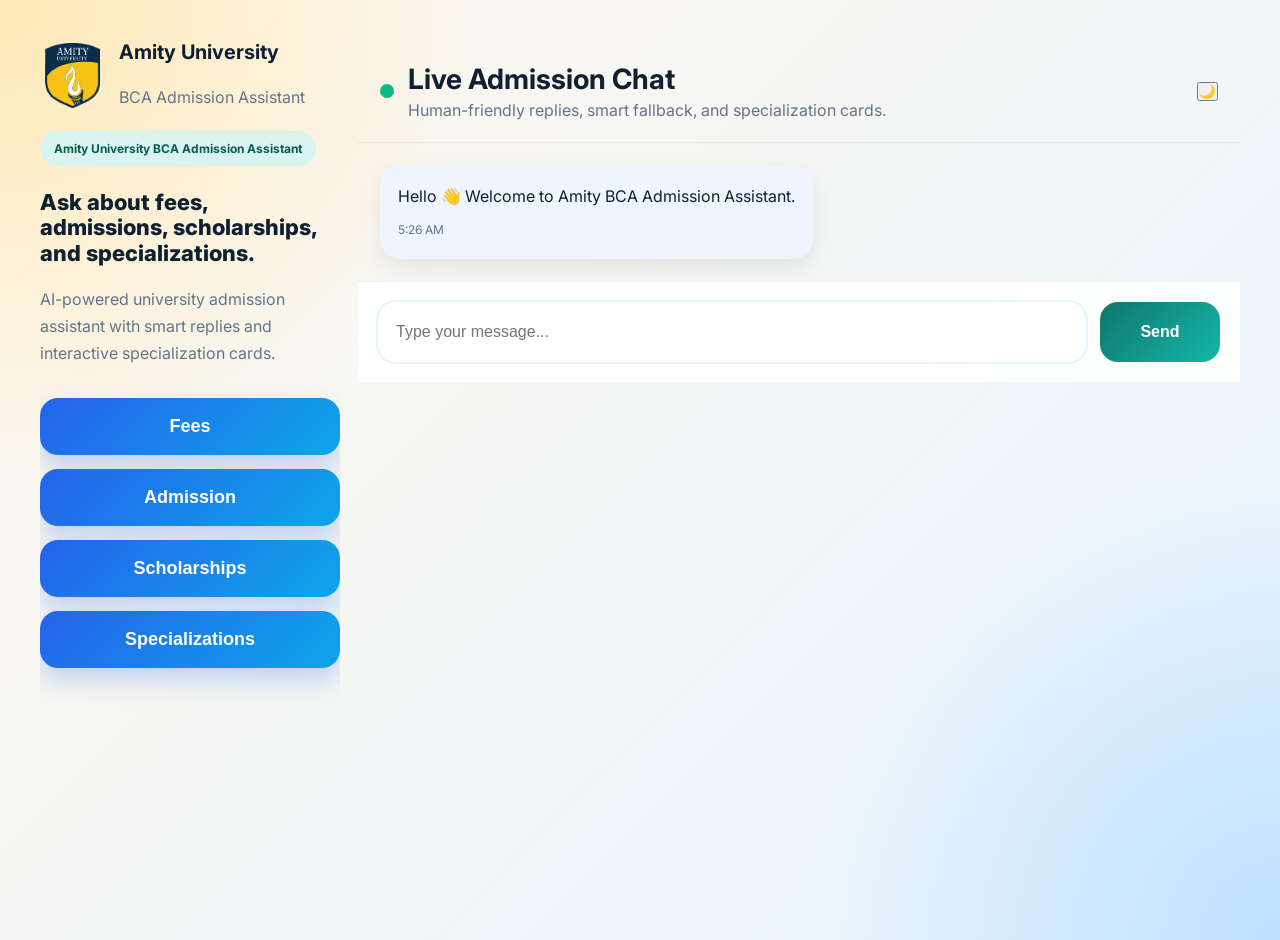
==== templates/index.html @ 6cc50eeb "Create index.html" ====
<!doctype html>
<html lang="en">
  <head>
    <meta charset="utf-8">
    <meta name="viewport" content="width=device-width, initial-scale=1">
    <title>Amity BCA Admission Assistant</title>
    <link rel="preconnect" href="https://fonts.googleapis.com">
    <link rel="preconnect" href="https://fonts.gstatic.com" crossorigin>
    <link href="https://fonts.googleapis.com/css2?family=Inter:wght@400;500;600;700;800&display=swap" rel="stylesheet">
    <link rel="stylesheet" href="/static/style.css">
  </head>
  <body>
    <div class="page-shell">
      <main class="chat-app">
        <section class="hero-panel sidebar-panel">
          <div class="sidebar-copy">
            <div class="brand">
              <img src="/static/Amity_University_logo.png" class="logo">
              <div>
                <h2>Amity University</h2>
                <p>BCA Admission Assistant</p>
              </div>
            </div>

            <span class="eyebrow">Amity University BCA Admission Assistant</span>
            <h1>Ask about fees, admissions, scholarships, and specializations.</h1>
            <p>AI-powered university admission assistant with smart replies and interactive specialization cards.</p>
          </div>

          <nav class="sidebar-actions" aria-label="Quick topics">
            <button type="button" class="sidebar-btn active" data-topic="fees">Fees</button>
            <button type="button" class="sidebar-btn" data-topic="admission">Admission</button>
            <button type="button" class="sidebar-btn" data-topic="scholarships">Scholarships</button>
            <button type="button" class="sidebar-btn" data-topic="specializations">Specializations</button>
          </nav>
        </section>

        <section class="chat-panel">
          <header class="chat-header">
            <div class="chat-title">
              <div class="status-dot"></div>
              <div>
                <h2>Live Admission Chat</h2>
                <p>Human-friendly replies, smart fallback, and specialization cards.</p>
              </div>
            </div>
            <button id="darkModeToggle" class="dark-mode-toggle" aria-label="Toggle dark mode" title="Toggle dark mode">🌙</button>
          </header>

          <section id="messages" class="messages" aria-live="polite"></section>
          <section id="specializationPanel"
         class="specialization-panel hidden">
          </section>
          <form id="chatForm" class="composer" autocomplete="off">
            <input id="messageInput" type="text" placeholder="Type your message..." required>
            <button id="sendButton" class="quick-btn" type="submit">Send</button>
          </form>
        </section>
      </main>
    </div>

    <script src="/static/script.js"></script>
  </body>
</html>
---- static/style.css ----
:root{
    --bg1:#fff8ed;
    --bg2:#e7f4ff;

    --glass:rgba(255,255,255,0.78);

    --text:#102033;
    --muted:#64748b;

    --blue1:#2563eb;
    --blue2:#0ea5e9;

    --green:#0f766e;

    --shadow:0 20px 50px rgba(0,0,0,0.12);
}

*{
    margin:0;
    padding:0;
    box-sizing:border-box;
}

body{
    font-family:'Inter',sans-serif;

    min-height:100vh;

    background:
    radial-gradient(circle at top left,#ffe8b5,transparent 30%),
    radial-gradient(circle at bottom right,#bde0ff,transparent 30%),
    linear-gradient(135deg,var(--bg1),var(--bg2));

    color:var(--text);

    display:flex;
    flex-direction:column;
    justify-content:center;
    align-items:stretch;

    overflow-x:hidden;
    overflow-y:auto;  
 padding:20px;
}

.page-shell{
    width:100%;
    min-height:100vh;
    padding:20px;
    box-sizing:border-box;
}
/*Dashboard*/

.chat-app{
    width:100%;
    max-width:1400px;

    height:calc(100vh - 40px);

    margin:0 auto;

    display:grid;

    grid-template-columns:300px 1fr;

    gap:18px;
}

/* SIDEBAR */

.hero-panel{
    width:100%;
    height:100%;

    overflow:hidden;
}

/* BRAND */

.brand{
    display:flex;
    align-items:center;
    gap:14px;
}

.logo{
    width:65px;
    height:65px;
    object-fit:contain;
}

.brand h2{
    font-size:20px;
}

.brand p{
    color:var(--muted);
    margin-top:4px;
}

/* TEXT */

.eyebrow{
    display:inline-block;

    margin-top:20px;

    background:#d9f4ef;

    color:#0b5b55;

    padding:10px 14px;

    border-radius:999px;

    font-size:12px;

    font-weight:700;
}

.hero-panel h1{
    margin-top:24px;

    font-size:22px;

    line-height:1.15;

    max-width:300px;

    overflow-wrap:break-word;

    font-weight:800;
}

.hero-panel p{
    margin-top:20px;

    line-height:1.7;

    color:var(--muted);
}

/* LEFT BUTTONS */

.sidebar-actions{
    margin-top:30px;

    display:flex;
    flex-direction:column;

    gap:14px;
}

.sidebar-btn{
    border:none;

    border-radius:18px;

    padding:18px;

    font-size:18px;

    font-weight:700;

    color:white;

    cursor:pointer;

    background:linear-gradient(135deg,var(--blue1),var(--blue2));

    transition:.3s;

    box-shadow:0 12px 25px rgba(37,99,235,0.25);
}

.sidebar-btn:hover{
    transform:translateY(-3px);
}

/* CHAT PANEL */

.chat-panel{
    width:100%;
    min-width:0;
}

/* HEADER */

.chat-header{
    padding:22px;

    border-bottom:1px solid rgba(0,0,0,0.06);

    display:flex;
    justify-content:space-between;
    align-items:center;
}

.chat-title{
    display:flex;
    gap:14px;
    align-items:center;
}

.status-dot{
    width:14px;
    height:14px;

    border-radius:50%;

    background:#10b981;
}

.chat-title h2{
    font-size:28px;
}

.chat-title p{
    color:var(--muted);
    margin-top:4px;
}

/* CHAT AREA */

.messages{
    flex:1;

    overflow-y:auto;

    overflow-x:hidden;

    padding:22px;

    display:flex;

    flex-direction:column;

    gap:18px;
    
    scroll-behavior:smooth;
}

/* MESSAGE */

.message{
    display:flex;
}

.user-message{
    justify-content:flex-end;
}

.bot-message{
    justify-content:flex-start;
}

.message-bubble{
    max-width:75%;

    word-wrap:break-word;

    overflow-wrap:break-word;

    padding:18px;

    border-radius:20px;

    line-height:1.7;

    box-shadow:0 8px 24px rgba(0,0,0,0.08);
}

.bot-message .message-bubble{
    background:#eef5ff;
}

.user-message .message-bubble{
    background:#dff7df;
}

/* TIME */

.message-meta{
    margin-top:10px;

    font-size:12px;

    color:#64748b;
}

/* LANGUAGE */

.language-selector{
    display:flex;

    justify-content:center;

    gap:12px;

    padding:16px;
}

.quick-btn{
    border:none;

    border-radius:14px;

    padding:12px 20px;

    color:white;

    font-weight:700;

    cursor:pointer;

    background:linear-gradient(135deg,var(--blue1),var(--blue2));
}

/* DETAIL CARD */

.specialization-detail-card{
    background:white;

    grid-column: 1 / -1;
    margin:0;

    padding:24px;

    border-radius:22px;

    box-shadow:0 10px 30px rgba(0,0,0,0.08);
}

.detail-grid{
    display:grid;
    grid-template-columns:1fr;
    gap:14px;
}

.detail-item{
    display:flex;
    flex-direction:column;
    gap:4px;
}

.detail-item span{
    font-size:13px;
    font-weight:700;
    color:var(--muted);
}

.detail-item strong{
    font-size:16px;
    line-height:1.6;
}

.detail-item-full{
    grid-column:1 / -1;
}

.detail-meta{
    margin-top:14px;
}

.specialization-detail-card h3{
    font-size:32px;
    margin-bottom:16px;
}

.specialization-detail-card p{
    line-height:1.8;
    margin-bottom:12px;
}

/* INPUT */

.composer{
    display:flex;

    gap:14px;

    padding:20px;

    border-top:1px solid rgba(0,0,0,0.06);

    background:rgba(255,255,255,0.9);
}

#messageInput{
    flex:1;

    height:60px;

    border:none;

    border-radius:18px;

    padding:0 18px;

    font-size:16px;

    outline:none;

    background:white;

    box-shadow:0 0 0 2px rgba(14,165,233,0.1);
}

#sendButton{
    width:120px;

    border:none;

    border-radius:18px;

    color:white;

    font-size:16px;

    font-weight:700;

    cursor:pointer;

    background:linear-gradient(135deg,#0f766e,#14b8a6);
}

/* MOBILE */

@media(max-width:900px){

.chat-header
{
    padding:16px;
}

.chat-title h2{
    font-size:20px;
}

.chat-title p{
    font-size:13px;
}

.messages{
    padding:14px;
}

.message-bubble{
    max-width:95%;
    padding:14px;
    font-size:14px;
}

.composer{
    padding:14px;
}

#messageInput{
    height:52px;
    font-size:14px;
}

#sendButton{
    width:90px;
    font-size:14px;
}

.specialization-panel{
    grid-template-columns:1fr;
    max-height:280px;
}

.spec-card{
    padding:14px;
}

.spec-btn{
    font-size:14px;
    padding:12px;
 }
}

/* DARK MODE */

body.dark-mode{
    background:
    radial-gradient(circle at top left,#1a1a2e,transparent 30%),
    radial-gradient(circle at bottom right,#16213e,transparent 30%),
    linear-gradient(135deg,#0f172a,#111827);

    color:white;
}

body.dark-mode .hero-panel,
body.dark-mode .chat-panel{
    background:rgba(15,23,42,0.92);
}

body.dark-mode .hero-panel h1,
body.dark-mode .chat-title h2,
body.dark-mode .brand h2{
    color:white;
}

body.dark-mode p{
    color:#cbd5e1;
}

body.dark-mode .message-bubble{
    color:white;
}

body.dark-mode .bot-message .message-bubble{
    background:#1e293b;
}

body.dark-mode .user-message .message-bubble{
    background:#134e4a;
}

body.dark-mode #messageInput{
    background:#1e293b;
    color:white;
}

body.dark-mode .specialization-detail-card{
    background:#1e293b;
    color:white;
}

.language-buttons{
    display:flex;
    gap:12px;
    margin-top:18px;
}

.lang-btn{
    border:none;
    padding:10px 22px;
    border-radius:14px;
    cursor:pointer;
    font-weight:600;
    color:white;

    background:linear-gradient(
        135deg,
        #2563eb,
        #0ea5e9
    );

    transition:0.3s;
}

.lang-btn:hover{
    transform:translateY(-2px);
}

.specialization-panel{
    display:grid;

    grid-template-columns:1fr 1fr;

    gap:16px;

    padding:0 20px 20px;

    width:100%;

    overflow-y:auto;

    max-height:320px;
}

.hidden{
    display:none !important;
}

.spec-card{
    background:#ffffff;
    border-radius:18px;

    padding:18px;

    box-shadow:0 6px 20px rgba(0,0,0,0.08);

    transition:0.3s;
}

.spec-card:hover{
    transform:translateY(-4px);
}

.spec-btn{
    width:100%;

    padding:14px;

    border:none;

    border-radius:14px;

    font-size:16px;
    font-weight:600;

    color:white;

    cursor:pointer;

    background:linear-gradient(
        135deg,
        #2563eb,
        #0ea5e9
    );
}

/* Admission link styling */
.admission-link{
    display:inline-block;
    padding:10px 16px;
    background-color:#ff6b35;
    color:#ffffff;
    text-decoration:none;
    border-radius:8px;
    font-weight:700;
    transition:background-color 0.2s ease, transform 0.15s ease;
}
.admission-link:hover{
    background-color:#ff5722;
    transform:translateY(-2px);
}
/* TYPING INDICATOR */
.typing-bubble {
    display: flex;
    align-items: center;
    gap: 3px;
    padding: 16px 20px !important;
}

.dot {
    animation: typing 1.2s infinite;
}

@keyframes typing {
    0%, 100% { opacity: 0.3; }
    50% { opacity: 1; }
}

.dot:nth-child(2) { animation-delay: 0.2s; }
.dot:nth-child(3) { animation-delay: 0.4s; }
/* TYPING INDICATOR - Final Fix */
.typing-bubble {
    display: flex;
    align-items: center;
    gap: 4px;
    padding: 16px 22px !important;
    min-width: 80px;
}

.dot {
    animation: typingDot 1.4s infinite ease-in-out;
    font-weight: bold;
}

@keyframes typingDot {
    0%, 100% { opacity: 0.2; transform: translateY(0); }
    50% { opacity: 1; transform: translateY(-2px); }
}

.dot:nth-child(2) { animation-delay: 0.2s; }
.dot:nth-child(3) { animation-delay: 0.4s; }
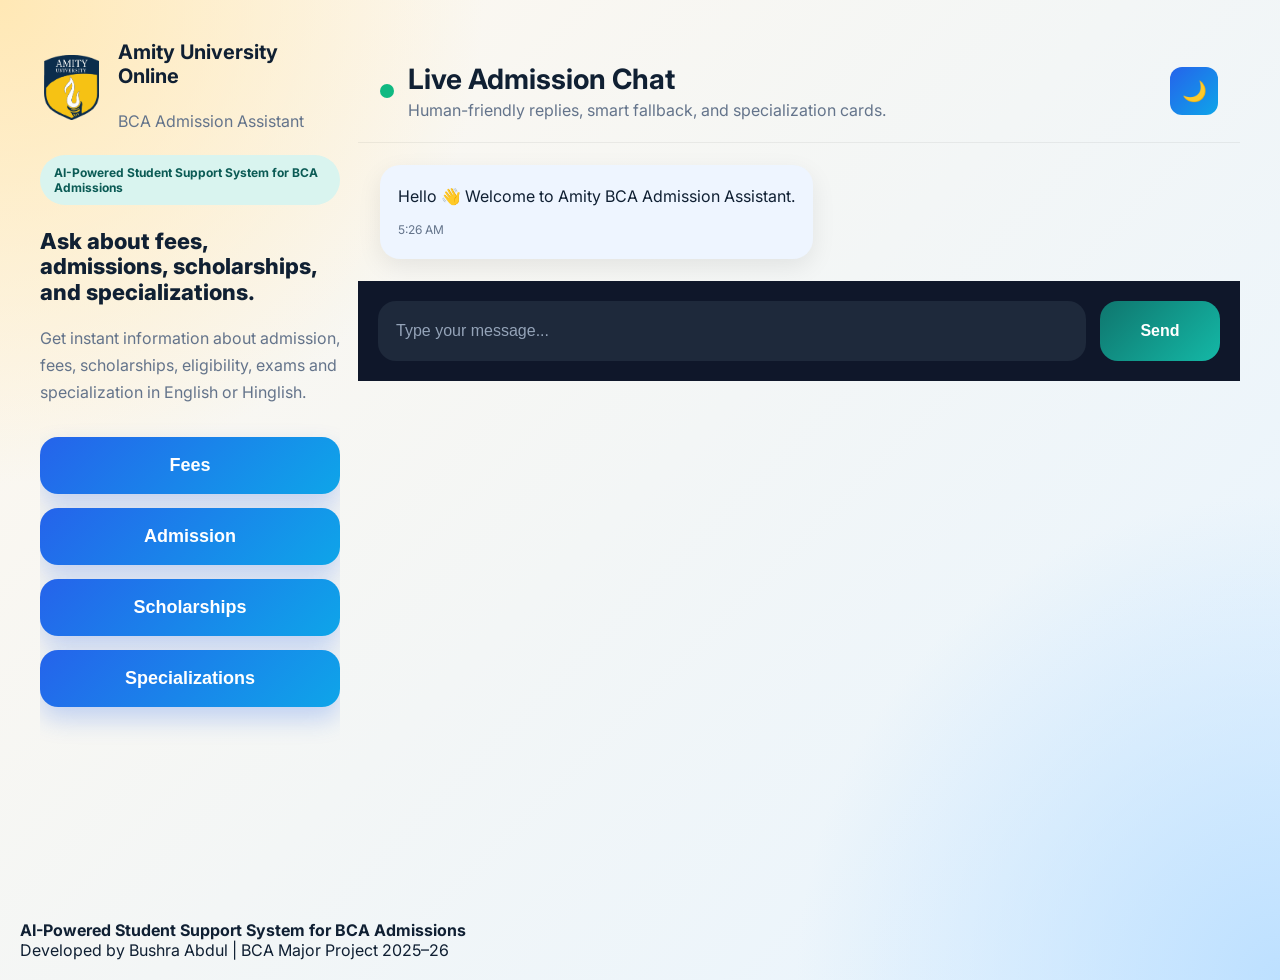
==== commit 1b95406a: "Update index.html" ====
--- a/templates/index.html
+++ b/templates/index.html
@@ -17,14 +17,14 @@
             <div class="brand">
               <img src="/static/Amity_University_logo.png" class="logo">
               <div>
-                <h2>Amity University</h2>
+                <h2>Amity University Online</h2>
                 <p>BCA Admission Assistant</p>
               </div>
             </div>
 
-            <span class="eyebrow">Amity University BCA Admission Assistant</span>
+            <span class="eyebrow">AI-Powered Student Support System for BCA Admissions</span>
             <h1>Ask about fees, admissions, scholarships, and specializations.</h1>
-            <p>AI-powered university admission assistant with smart replies and interactive specialization cards.</p>
+            <p>Get instant information about admission, fees, scholarships, eligibility, exams and specialization in English or Hinglish.</p>
           </div>
 
           <nav class="sidebar-actions" aria-label="Quick topics">
@@ -60,5 +60,9 @@
     </div>
 
     <script src="/static/script.js"></script>
+   <footer class="footer">
+    <p><strong>AI-Powered Student Support System for BCA Admissions</strong></p>
+    <p>Developed by Bushra Abdul | BCA Major Project 2025–26</p>
+</footer>
   </body>
 </html>
--- a/static/style.css
+++ b/static/style.css
@@ -381,9 +381,9 @@
 
     padding:20px;
 
-    border-top:1px solid rgba(0,0,0,0.06);
-
-    background:rgba(255,255,255,0.9);
+    border-top:none;
+
+    background:#0f172a;
 }
 
 #messageInput{
@@ -401,9 +401,15 @@
 
     outline:none;
 
-    background:white;
-
-    box-shadow:0 0 0 2px rgba(14,165,233,0.1);
+    background:#1e293b;
+
+    color:white;
+
+    box-shadow:none;
+}
+
+#messageInput::placeholder{
+    color:#94a3b8;
 }
 
 #sendButton{
@@ -668,3 +674,136 @@
 
 .dot:nth-child(2) { animation-delay: 0.2s; }
 .dot:nth-child(3) { animation-delay: 0.4s; }
+/* MOBILE RESPONSIVE FIX */
+
+@media screen and (max-width: 768px){
+
+    body{
+        padding:10px;
+    }
+
+    .page-shell{
+        padding:0;
+    }
+
+    .chat-app{
+        grid-template-columns:1fr;
+        height:auto;
+        gap:14px;
+    }
+
+    .hero-panel,
+    .chat-panel{
+        width:100%;
+        height:auto;
+    }
+
+    .hero-panel h1{
+        font-size:34px;
+        max-width:100%;
+    }
+
+    .hero-panel p{
+        font-size:15px;
+    }
+
+    .chat-header{
+        flex-direction:column;
+        align-items:flex-start;
+        gap:10px;
+    }
+
+    .chat-title h2{
+        font-size:22px;
+    }
+
+    .chat-title p{
+        font-size:14px;
+        line-height:1.5;
+    }
+
+    .messages{
+        padding:14px;
+    }
+
+    .message{
+        width:100%;
+    }
+
+    .message-bubble{
+        max-width:100%;
+        font-size:14px;
+        line-height:1.6;
+        word-break:break-word;
+    }
+
+    .composer{
+    display:flex;
+    flex-direction:row;
+    align-items:center;
+    gap:10px;
+    padding:14px;
+}
+
+   #messageInput{
+    flex:1;
+    height:58px;
+    font-size:18px;
+    padding:0 18px;
+}
+
+    #sendButton{
+        width:110px;
+        height:58px;
+        font-size:17px;
+    }
+
+    .sidebar-actions{
+        width:100%;
+    }
+
+    .sidebar-btn{
+        width:100%;
+        font-size:16px;
+    }
+
+    .language-buttons{
+        flex-wrap:wrap;
+    }
+
+    .specialization-panel{
+        grid-template-columns:1fr;
+        max-height:none;
+        padding:10px;
+    }
+
+    .specialization-detail-card h3{
+        font-size:24px;
+    }
+
+    .brand{
+        align-items:flex-start;
+    }
+
+    .logo{
+        width:55px;
+        height:55px;
+    }
+
+    .dark-mode-toggle{
+        width:100%;
+    }
+}
+.dark-mode-toggle{
+    border:none;
+    background:linear-gradient(135deg,#2563eb,#0ea5e9);
+    color:white;
+    width:48px;
+    height:48px;
+    border-radius:12px;
+    cursor:pointer;
+    font-size:20px;
+    display:flex;
+    align-items:center;
+    justify-content:center;
+}
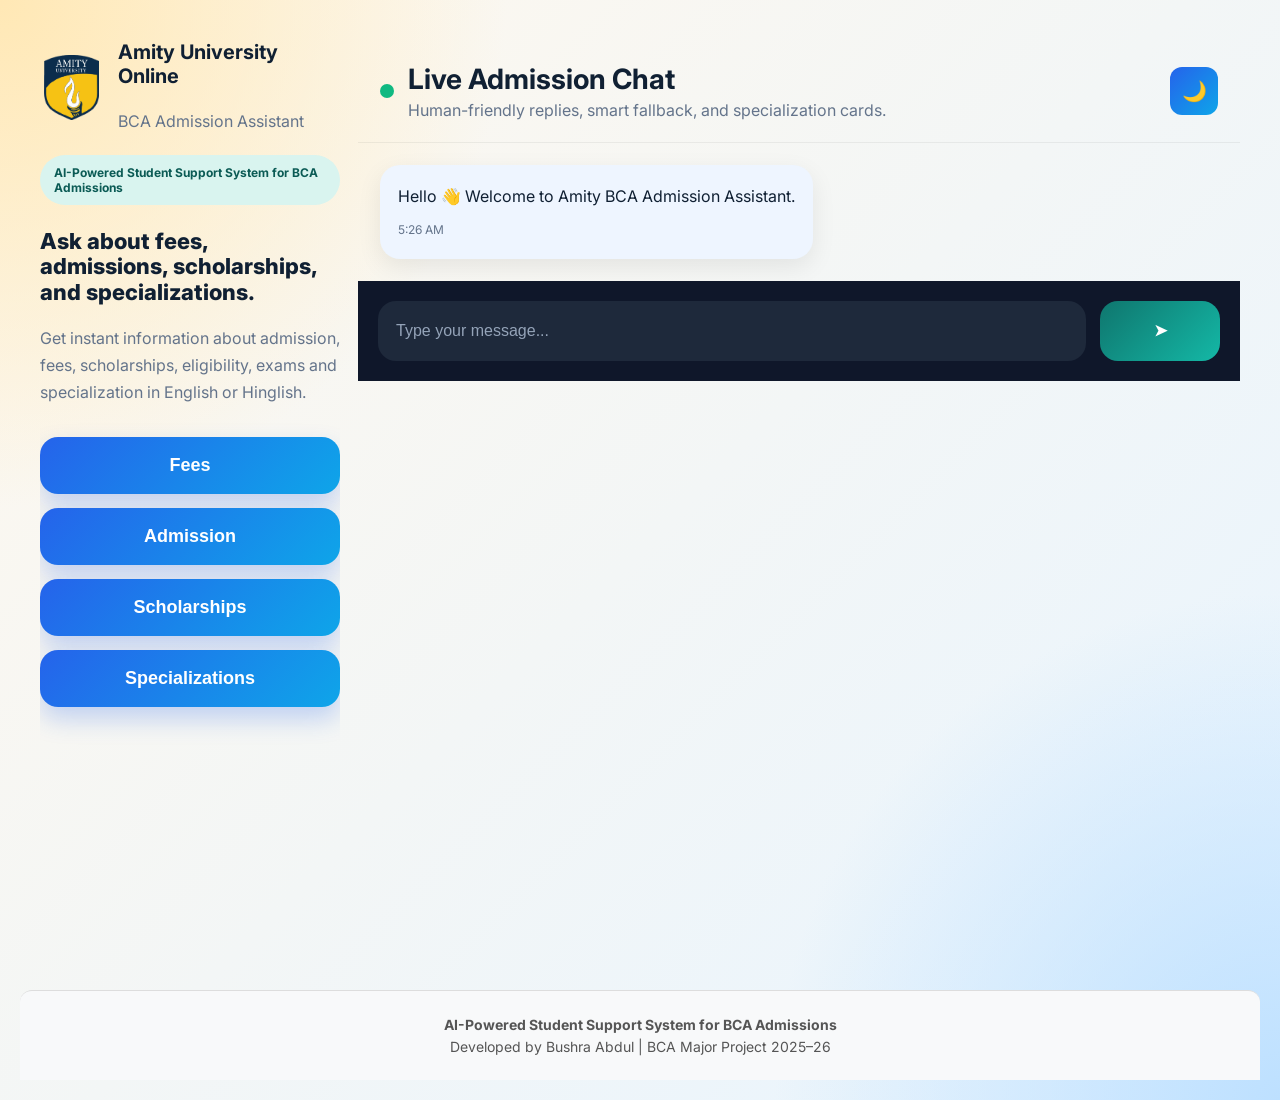
==== commit f755ab71: "Update index.html" ====
--- a/templates/index.html
+++ b/templates/index.html
@@ -53,7 +53,7 @@
           </section>
           <form id="chatForm" class="composer" autocomplete="off">
             <input id="messageInput" type="text" placeholder="Type your message..." required>
-            <button id="sendButton" class="quick-btn" type="submit">Send</button>
+            <button id="sendButton" class="quick-btn" type="submit">➤</button>
           </form>
         </section>
       </main>
--- a/static/style.css
+++ b/static/style.css
@@ -55,8 +55,9 @@
     width:100%;
     max-width:1400px;
 
-    height:calc(100vh - 40px);
-
+    min-height:100dvh;
+    height:auto;
+    
     margin:0 auto;
 
     display:grid;
@@ -699,7 +700,7 @@
     }
 
     .hero-panel h1{
-        font-size:34px;
+        font-size:24px;
         max-width:100%;
     }
 
@@ -753,11 +754,12 @@
 }
 
     #sendButton{
-        width:110px;
-        height:58px;
-        font-size:17px;
-    }
-
+    min-width:90px;
+    width:auto;
+    padding:0 18px;
+    height:58px;
+    font-size:17px;
+} 
     .sidebar-actions{
         width:100%;
     }
@@ -807,3 +809,33 @@
     align-items:center;
     justify-content:center;
 }
+.footer{
+    text-align:center;
+    padding:20px;
+    margin-top:30px;
+    background:#f8f9fa;
+    border-top:1px solid #ddd;
+    color:#555;
+    font-size:14px;
+    border-radius:12px 12px 0 0;
+}
+
+.footer p{
+    margin:5px 0;
+}
+
+@media screen and (max-width:768px){
+
+    html,
+    body{
+        width:100%;
+        overflow-x:hidden;
+    }
+
+    .chat-panel,
+    .hero-panel{
+        width:100%;
+        max-width:100%;
+    }
+
+}
